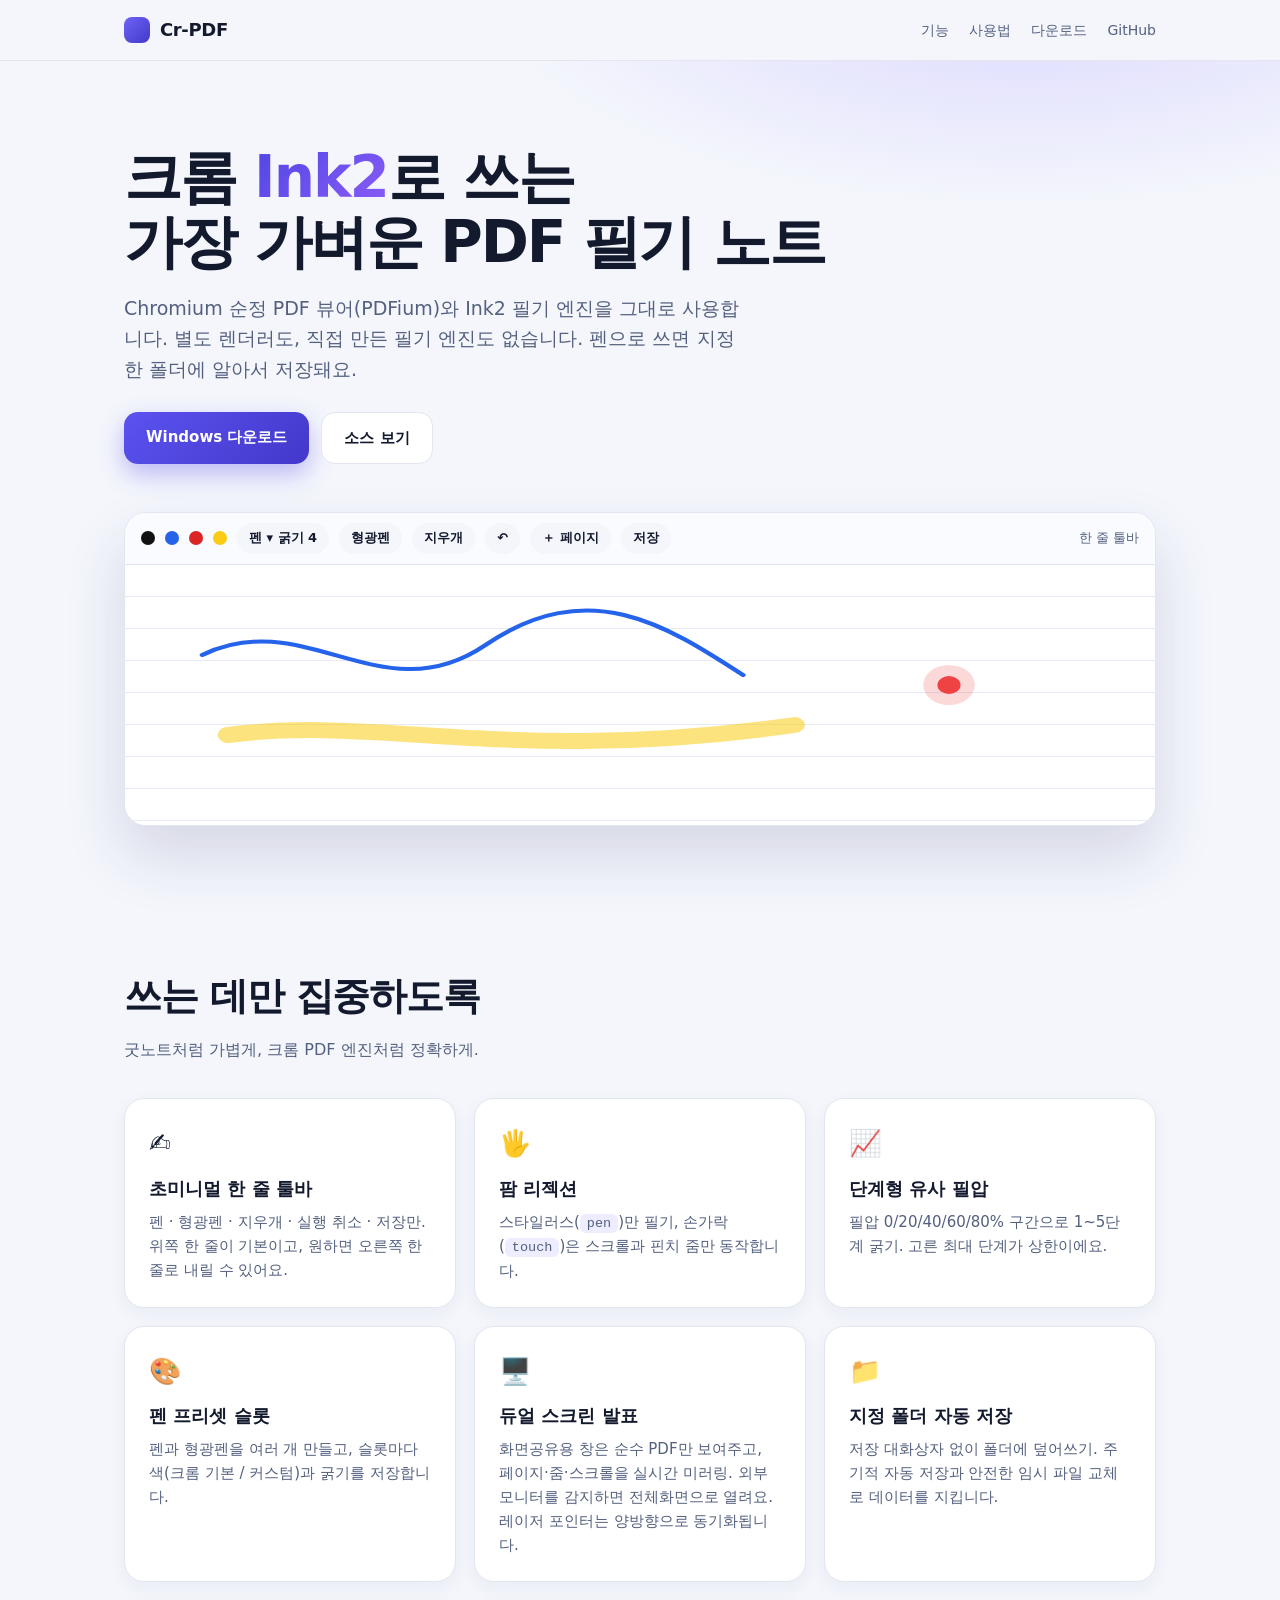
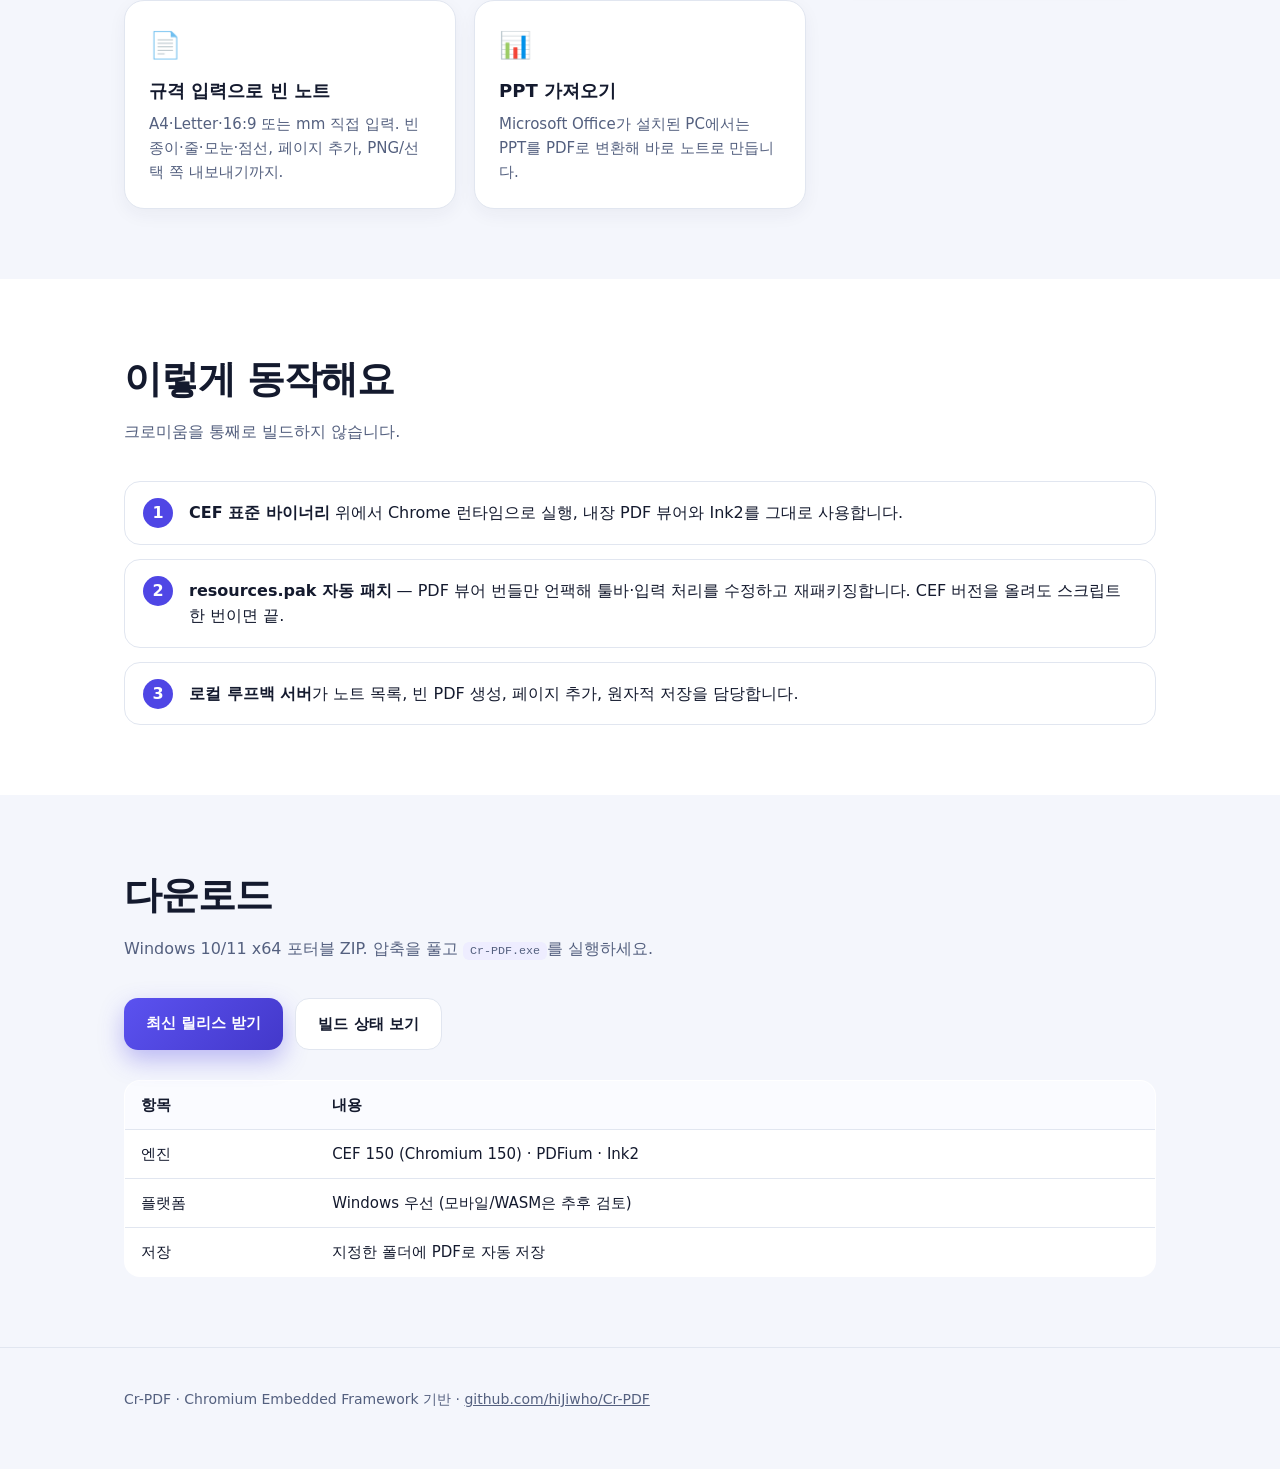
==== site/index.html @ b45ee145 "Add CEF host, pak patcher, redesigned start screen, landing site + Pages workflow" ====
<!DOCTYPE html>
<html lang="ko">
<head>
<meta charset="UTF-8">
<meta name="viewport" content="width=device-width, initial-scale=1">
<title>Cr-PDF — Chromium Ink2로 쓰는 PDF 필기 노트</title>
<meta name="description" content="CEF + Chromium 순정 PDFium/Ink2 기반 PDF 필기·발표 앱. 팜 리젝션, 유사 필압, 듀얼 스크린 발표, 지정 폴더 자동 저장.">
<style>
:root{--ink:#141A2E;--mut:#54607F;--ac:#4F46E5;--bg:#F4F6FC;--line:#E1E6F0}
*{box-sizing:border-box}html{scroll-behavior:smooth}
body{margin:0;font-family:Pretendard,"Noto Sans KR","Malgun Gothic",system-ui,sans-serif;color:var(--ink);background:var(--bg);line-height:1.6}
a{color:inherit}
.wrap{max-width:1080px;margin:0 auto;padding:0 24px}
nav{position:sticky;top:0;z-index:5;background:rgba(244,246,252,.85);backdrop-filter:blur(10px);border-bottom:1px solid var(--line)}
nav .wrap{display:flex;align-items:center;justify-content:space-between;height:60px}
.logo{font-weight:800;letter-spacing:-.02em;font-size:18px;text-decoration:none;display:flex;gap:10px;align-items:center}
.logo i{width:26px;height:26px;border-radius:8px;background:linear-gradient(135deg,#6D63F5,#4338CA);display:inline-block}
nav a.l{margin-left:20px;text-decoration:none;color:var(--mut);font-size:14px}
.btn{display:inline-block;padding:13px 22px;border-radius:14px;font-weight:700;text-decoration:none;font-size:15px}
.p{background:linear-gradient(135deg,#5B52F0,#4338CA);color:#fff;box-shadow:0 10px 24px rgba(79,70,229,.35)}
.s{background:#fff;border:1px solid var(--line)}
header.hero{padding:84px 0 70px;background:radial-gradient(900px 380px at 80% -10%,#DAD7FF,transparent 60%)}
.hero h1{font-size:clamp(34px,5.5vw,58px);line-height:1.12;margin:0 0 18px;letter-spacing:-.035em}
.hero h1 em{font-style:normal;background:linear-gradient(135deg,#4F46E5,#8B5CF6);-webkit-background-clip:text;background-clip:text;color:transparent}
.hero p{font-size:19px;color:var(--mut);max-width:620px;margin:0 0 28px}
.cta{display:flex;gap:12px;flex-wrap:wrap}
.mock{margin-top:48px;border-radius:22px;background:#fff;border:1px solid var(--line);box-shadow:0 30px 60px rgba(40,40,100,.15);overflow:hidden}
.bar{display:flex;gap:10px;align-items:center;padding:10px 16px;border-bottom:1px solid var(--line);background:#FAFBFF;font-size:13px;color:var(--mut)}
.bar b{padding:5px 12px;border-radius:999px;background:var(--bg);color:var(--ink);font-weight:600}
.bar .dot{width:14px;height:14px;border-radius:50%}
.page{height:260px;background:repeating-linear-gradient(#fff 0 31px,#E6EAF4 31px 32px);position:relative}
.page svg{position:absolute;inset:0;width:100%;height:100%}
section{padding:70px 0}
h2{font-size:clamp(26px,3.6vw,38px);letter-spacing:-.03em;margin:0 0 10px}
.sub{color:var(--mut);margin:0 0 36px;max-width:640px}
.grid{display:grid;grid-template-columns:repeat(auto-fit,minmax(280px,1fr));gap:18px}
.card{background:#fff;border:1px solid var(--line);border-radius:20px;padding:24px;box-shadow:0 6px 18px rgba(30,30,80,.05)}
.card h3{margin:10px 0 6px;font-size:18px}.card p{margin:0;color:var(--mut);font-size:15px}
.ico{font-size:26px}
.steps{counter-reset:s;display:grid;gap:14px}
.steps div{background:#fff;border:1px solid var(--line);border-radius:16px;padding:18px 20px 18px 64px;position:relative}
.steps div::before{counter-increment:s;content:counter(s);position:absolute;left:18px;top:16px;width:30px;height:30px;border-radius:50%;background:var(--ac);color:#fff;display:grid;place-items:center;font-weight:700}
table{width:100%;border-collapse:collapse;background:#fff;border-radius:16px;overflow:hidden;border:1px solid var(--line)}
td,th{padding:12px 16px;text-align:left;border-bottom:1px solid var(--line);font-size:15px}th{background:#FAFBFF}
code{background:#EEEDFF;padding:2px 7px;border-radius:6px;font-size:.9em}
footer{padding:40px 0 60px;color:var(--mut);font-size:14px;border-top:1px solid var(--line)}
</style>
</head>
<body>
<nav><div class="wrap"><a class="logo" href="#"><i></i>Cr-PDF</a>
<div><a class="l" href="#features">기능</a><a class="l" href="#how">사용법</a><a class="l" href="#download">다운로드</a><a class="l" href="https://github.com/hiJiwho/Cr-PDF">GitHub</a></div></div></nav>

<header class="hero"><div class="wrap">
<h1>크롬 <em>Ink2</em>로 쓰는<br>가장 가벼운 PDF 필기 노트</h1>
<p>Chromium 순정 PDF 뷰어(PDFium)와 Ink2 필기 엔진을 그대로 사용합니다. 별도 렌더러도, 직접 만든 필기 엔진도 없습니다. 펜으로 쓰면 지정한 폴더에 알아서 저장돼요.</p>
<div class="cta"><a class="btn p" href="https://github.com/hiJiwho/Cr-PDF/releases/latest">Windows 다운로드</a><a class="btn s" href="https://github.com/hiJiwho/Cr-PDF">소스 보기</a></div>
<div class="mock"><div class="bar"><span class="dot" style="background:#111"></span><span class="dot" style="background:#2563EB"></span><span class="dot" style="background:#DC2626"></span><span class="dot" style="background:#FACC15"></span><b>펜 ▾ 굵기 4</b><b>형광펜</b><b>지우개</b><b>↶</b><b>＋ 페이지</b><b>저장</b><span style="margin-left:auto">한 줄 툴바</span></div>
<div class="page"><svg viewBox="0 0 800 260" preserveAspectRatio="none"><path d="M60 90 C 140 40, 200 150, 280 80 S 420 60, 480 110" stroke="#2563EB" stroke-width="4" fill="none" stroke-linecap="round"/><path d="M80 170 C 200 150, 300 200, 520 160" stroke="#FACC15" stroke-width="16" fill="none" stroke-linecap="round" opacity=".55"/><circle cx="640" cy="120" r="9" fill="#EF4444"/><circle cx="640" cy="120" r="20" fill="#EF4444" opacity=".2"/></svg></div></div>
</div></header>

<section id="features"><div class="wrap">
<h2>쓰는 데만 집중하도록</h2><p class="sub">굿노트처럼 가볍게, 크롬 PDF 엔진처럼 정확하게.</p>
<div class="grid">
<div class="card"><div class="ico">✍️</div><h3>초미니멀 한 줄 툴바</h3><p>펜 · 형광펜 · 지우개 · 실행 취소 · 저장만. 위쪽 한 줄이 기본이고, 원하면 오른쪽 한 줄로 내릴 수 있어요.</p></div>
<div class="card"><div class="ico">🖐️</div><h3>팜 리젝션</h3><p>스타일러스(<code>pen</code>)만 필기, 손가락(<code>touch</code>)은 스크롤과 핀치 줌만 동작합니다.</p></div>
<div class="card"><div class="ico">📈</div><h3>단계형 유사 필압</h3><p>필압 0/20/40/60/80% 구간으로 1~5단계 굵기. 고른 최대 단계가 상한이에요.</p></div>
<div class="card"><div class="ico">🎨</div><h3>펜 프리셋 슬롯</h3><p>펜과 형광펜을 여러 개 만들고, 슬롯마다 색(크롬 기본 / 커스텀)과 굵기를 저장합니다.</p></div>
<div class="card"><div class="ico">🖥️</div><h3>듀얼 스크린 발표</h3><p>화면공유용 창은 순수 PDF만 보여주고, 페이지·줌·스크롤을 실시간 미러링. 외부 모니터를 감지하면 전체화면으로 열려요. 레이저 포인터는 양방향으로 동기화됩니다.</p></div>
<div class="card"><div class="ico">📁</div><h3>지정 폴더 자동 저장</h3><p>저장 대화상자 없이 폴더에 덮어쓰기. 주기적 자동 저장과 안전한 임시 파일 교체로 데이터를 지킵니다.</p></div>
<div class="card"><div class="ico">📄</div><h3>규격 입력으로 빈 노트</h3><p>A4·Letter·16:9 또는 mm 직접 입력. 빈 종이·줄·모눈·점선, 페이지 추가, PNG/선택 쪽 내보내기까지.</p></div>
<div class="card"><div class="ico">📊</div><h3>PPT 가져오기</h3><p>Microsoft Office가 설치된 PC에서는 PPT를 PDF로 변환해 바로 노트로 만듭니다.</p></div>
</div></div></section>

<section id="how" style="background:#fff"><div class="wrap">
<h2>이렇게 동작해요</h2><p class="sub">크로미움을 통째로 빌드하지 않습니다.</p>
<div class="steps">
<div><b>CEF 표준 바이너리</b> 위에서 Chrome 런타임으로 실행, 내장 PDF 뷰어와 Ink2를 그대로 사용합니다.</div>
<div><b>resources.pak 자동 패치</b> — PDF 뷰어 번들만 언팩해 툴바·입력 처리를 수정하고 재패키징합니다. CEF 버전을 올려도 스크립트 한 번이면 끝.</div>
<div><b>로컬 루프백 서버</b>가 노트 목록, 빈 PDF 생성, 페이지 추가, 원자적 저장을 담당합니다.</div>
</div></div></section>

<section id="download"><div class="wrap">
<h2>다운로드</h2><p class="sub">Windows 10/11 x64 포터블 ZIP. 압축을 풀고 <code>Cr-PDF.exe</code>를 실행하세요.</p>
<div class="cta"><a class="btn p" href="https://github.com/hiJiwho/Cr-PDF/releases/latest">최신 릴리스 받기</a><a class="btn s" href="https://github.com/hiJiwho/Cr-PDF/actions">빌드 상태 보기</a></div>
<table style="margin-top:30px"><tr><th>항목</th><th>내용</th></tr>
<tr><td>엔진</td><td>CEF 150 (Chromium 150) · PDFium · Ink2</td></tr>
<tr><td>플랫폼</td><td>Windows 우선 (모바일/WASM은 추후 검토)</td></tr>
<tr><td>저장</td><td>지정한 폴더에 PDF로 자동 저장</td></tr></table>
</div></section>

<footer><div class="wrap">Cr-PDF · Chromium Embedded Framework 기반 · <a href="https://github.com/hiJiwho/Cr-PDF">github.com/hiJiwho/Cr-PDF</a></div></footer>
</body></html>
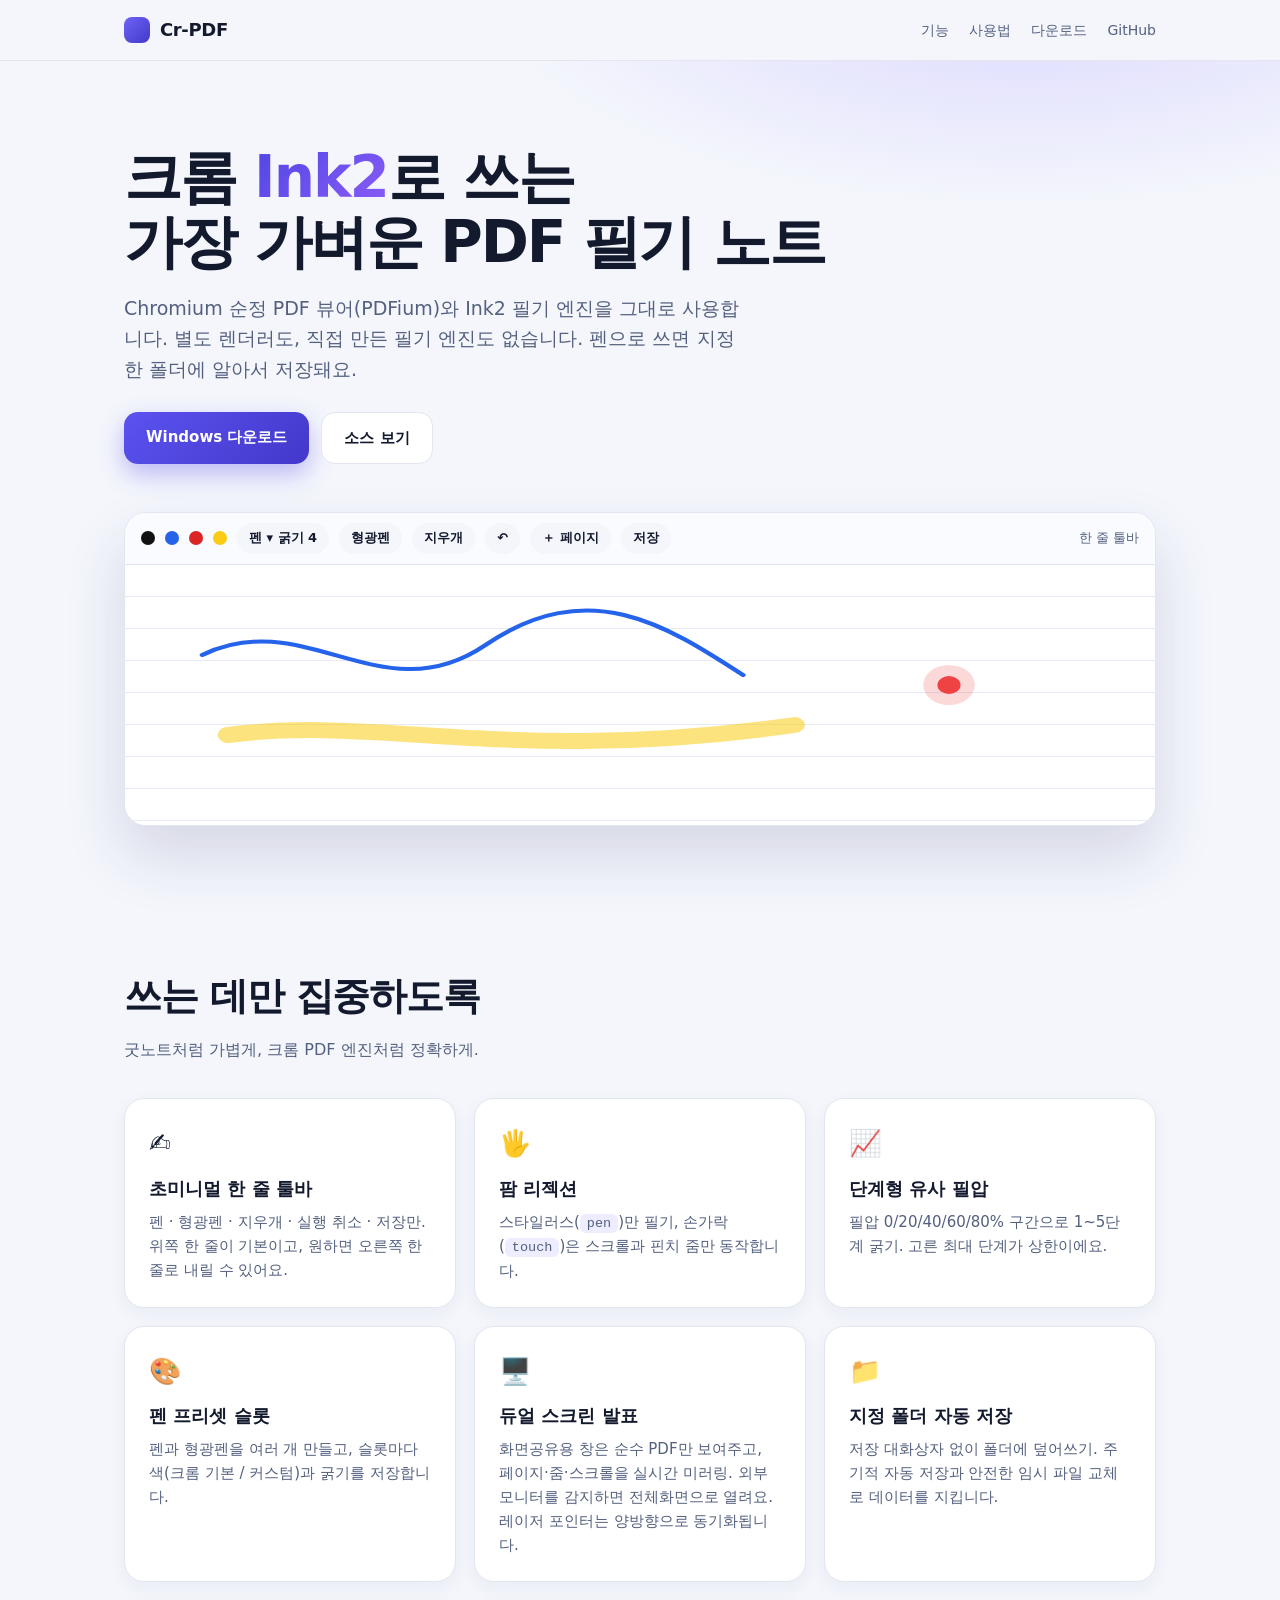
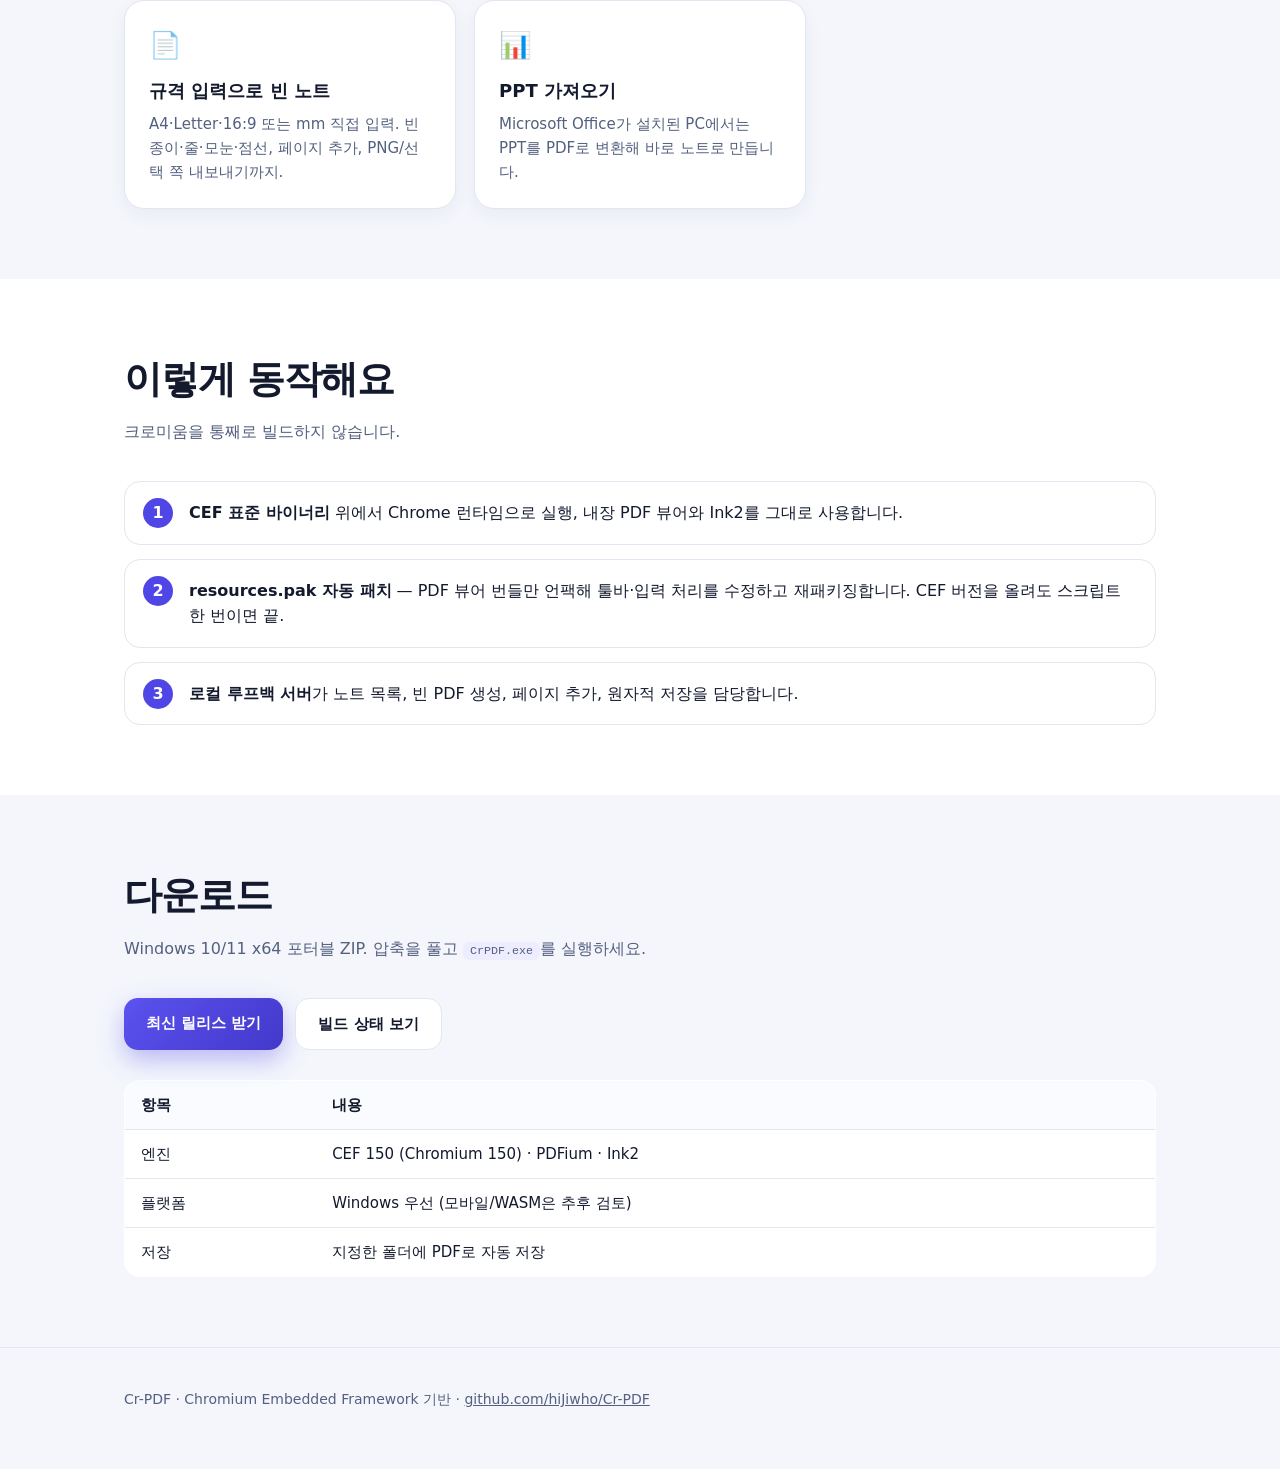
==== commit a4842f07: "Add Ink2/dual-screen patches, PPT import, and Windows CI" ====
--- a/site/index.html
+++ b/site/index.html
@@ -53,7 +53,7 @@
 <header class="hero"><div class="wrap">
 <h1>크롬 <em>Ink2</em>로 쓰는<br>가장 가벼운 PDF 필기 노트</h1>
 <p>Chromium 순정 PDF 뷰어(PDFium)와 Ink2 필기 엔진을 그대로 사용합니다. 별도 렌더러도, 직접 만든 필기 엔진도 없습니다. 펜으로 쓰면 지정한 폴더에 알아서 저장돼요.</p>
-<div class="cta"><a class="btn p" href="https://github.com/hiJiwho/Cr-PDF/releases/latest">Windows 다운로드</a><a class="btn s" href="https://github.com/hiJiwho/Cr-PDF">소스 보기</a></div>
+<div class="cta"><a class="btn p" href="https://github.com/hiJiwho/Cr-PDF/releases/latest/download/Cr-PDF-windows-x64.zip">Windows 다운로드</a><a class="btn s" href="https://github.com/hiJiwho/Cr-PDF">소스 보기</a></div>
 <div class="mock"><div class="bar"><span class="dot" style="background:#111"></span><span class="dot" style="background:#2563EB"></span><span class="dot" style="background:#DC2626"></span><span class="dot" style="background:#FACC15"></span><b>펜 ▾ 굵기 4</b><b>형광펜</b><b>지우개</b><b>↶</b><b>＋ 페이지</b><b>저장</b><span style="margin-left:auto">한 줄 툴바</span></div>
 <div class="page"><svg viewBox="0 0 800 260" preserveAspectRatio="none"><path d="M60 90 C 140 40, 200 150, 280 80 S 420 60, 480 110" stroke="#2563EB" stroke-width="4" fill="none" stroke-linecap="round"/><path d="M80 170 C 200 150, 300 200, 520 160" stroke="#FACC15" stroke-width="16" fill="none" stroke-linecap="round" opacity=".55"/><circle cx="640" cy="120" r="9" fill="#EF4444"/><circle cx="640" cy="120" r="20" fill="#EF4444" opacity=".2"/></svg></div></div>
 </div></header>
@@ -80,8 +80,8 @@
 </div></div></section>
 
 <section id="download"><div class="wrap">
-<h2>다운로드</h2><p class="sub">Windows 10/11 x64 포터블 ZIP. 압축을 풀고 <code>Cr-PDF.exe</code>를 실행하세요.</p>
-<div class="cta"><a class="btn p" href="https://github.com/hiJiwho/Cr-PDF/releases/latest">최신 릴리스 받기</a><a class="btn s" href="https://github.com/hiJiwho/Cr-PDF/actions">빌드 상태 보기</a></div>
+<h2>다운로드</h2><p class="sub">Windows 10/11 x64 포터블 ZIP. 압축을 풀고 <code>CrPDF.exe</code>를 실행하세요.</p>
+<div class="cta"><a class="btn p" href="https://github.com/hiJiwho/Cr-PDF/releases/latest/download/Cr-PDF-windows-x64.zip">최신 릴리스 받기</a><a class="btn s" href="https://github.com/hiJiwho/Cr-PDF/actions">빌드 상태 보기</a></div>
 <table style="margin-top:30px"><tr><th>항목</th><th>내용</th></tr>
 <tr><td>엔진</td><td>CEF 150 (Chromium 150) · PDFium · Ink2</td></tr>
 <tr><td>플랫폼</td><td>Windows 우선 (모바일/WASM은 추후 검토)</td></tr>
